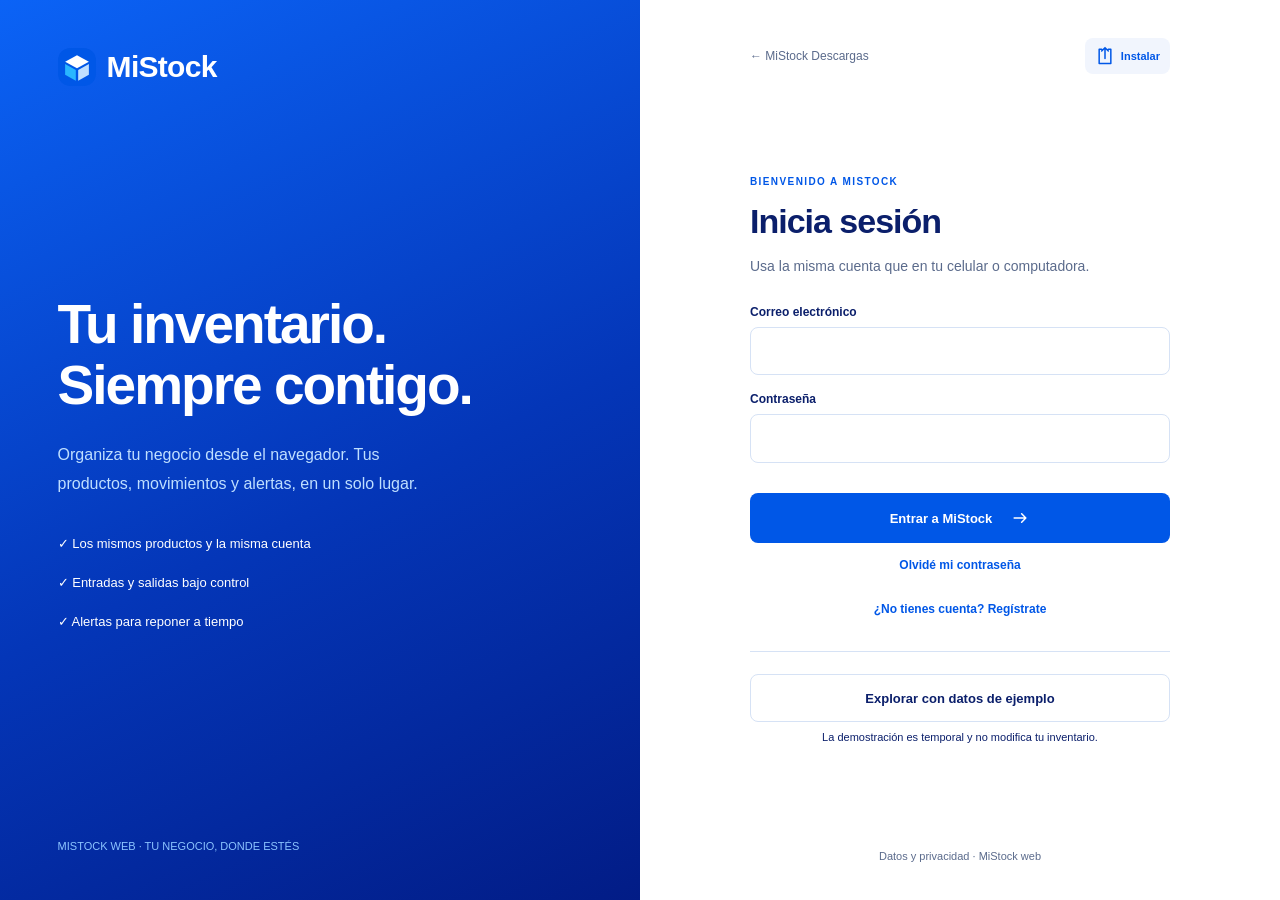
==== index.html @ a9e6bf98 "Publicar MiStock web principal Inventario, productos, movimientos, alertas y perfil con la cuenta de" ====
<!doctype html><html lang="es"><head><meta charset="utf-8"><meta name="viewport" content="width=device-width,initial-scale=1,viewport-fit=cover"><meta name="theme-color" content="#0057e7"><meta name="apple-mobile-web-app-capable" content="yes"><meta name="apple-mobile-web-app-status-bar-style" content="default"><meta name="apple-mobile-web-app-title" content="MiStock"><meta name="description" content="Gestiona tu inventario y movimientos desde MiStock web."><title>MiStock · Tu inventario en línea</title><link rel="manifest" href="./manifest.webmanifest"><link rel="apple-touch-icon" href="./icon-180.png"><link rel="icon" href="./logo.svg"><link rel="stylesheet" href="./app.css"></head><body><a class="skip-link" href="#main-content">Saltar al contenido</a><div id="app"><div class="boot"><img src="./logo.svg" width="60" height="60" alt="MiStock"><h1>MiStock</h1><p>Preparando tu inventario…</p></div></div><dialog id="modal" class="app-dialog" aria-labelledby="modal-title"></dialog><div id="toast" role="status" aria-live="polite" hidden></div><noscript><p>Activa JavaScript en el navegador para usar MiStock.</p><a href="https://davjstudio.github.io/mistock-descargas/">MiStock Descargas</a></noscript><script type="module" src="./app.js"></script></body></html>
---- app.css ----
@import url('./base.css');
body{background:var(--ice)}button{border:0}svg.icon{width:20px;height:20px;fill:none;stroke:currentColor;stroke-width:1.8;stroke-linecap:round;stroke-linejoin:round;flex:none}.boot{min-height:100dvh;display:grid;place-content:center;text-align:center;gap:8px}.boot img{margin:auto}.boot h1{font-size:34px;margin:10px 0}.boot p{font-size:14px;color:var(--muted)}.app-brand{display:flex;align-items:center;gap:11px;font-size:26px;font-weight:800;letter-spacing:-.7px}.app-brand img{border-radius:12px}.auth-layout{min-height:100dvh;display:grid;grid-template-columns:1fr 1fr;background:#fff}.auth-art{background:linear-gradient(155deg,#0b63f6,#0436b8 55%,#021c86);color:white;padding:48px 9%;display:flex;flex-direction:column;justify-content:space-between;gap:50px}.auth-art .app-brand{font-size:30px}.auth-art h1{font-size:55px;line-height:1.12;letter-spacing:-2px;margin:32px 0 24px;max-width:430px}.auth-art p{color:#bfdfff;line-height:1.8;font-size:16px;max-width:390px}.auth-art ul{padding:10px 0;list-style:none;font-size:13px;line-height:3;color:white}.auth-art small{color:#8cc4ff;font-size:11px}.auth-side{padding:38px 55px;display:flex;flex-direction:column;justify-content:center}.auth-side>header{max-width:420px;width:100%;margin:0 auto 35px;display:flex;align-items:center;justify-content:space-between;gap:15px}.back-link{color:var(--muted);font-size:12px;display:inline-flex;align-items:center;gap:8px}.auth-form{max-width:420px;width:100%;margin:auto}.overline{font-size:10px;color:var(--blue);letter-spacing:1.4px;font-weight:800}.auth-form h1{font-size:34px;letter-spacing:-1px;margin:13px 0}.auth-form>p{font-size:14px;line-height:1.7;color:var(--muted);margin-bottom:26px}.field{display:block;margin:17px 0}.field>span{display:block;font-size:12px;font-weight:700;color:var(--navy);margin-bottom:8px}.field input,.field select,.field textarea{display:block;background:white;color:var(--navy);border:1px solid var(--border);border-radius:8px;padding:13px 12px;min-height:46px;width:100%;font-size:16px;line-height:1.3}.field textarea{resize:vertical;min-height:90px}.field small{display:block;font-size:11px;color:var(--muted);line-height:1.6;margin-top:7px}.auth-form .btn{width:100%;margin-top:13px}.quiet-button{color:var(--blue);background:transparent;min-height:44px;padding:10px 6px;font-size:12px;font-weight:600}.auth-form .quiet-button{display:block;width:100%;text-align:center}.auth-or{border-top:1px solid var(--border);margin:20px 0 0;padding-top:9px}.auth-form .fine-print{text-align:center;font-size:11px;margin:9px 0 20px}.form-error{background:var(--red-bg);color:#9f172f;padding:12px;border-radius:8px;font-size:12px;line-height:1.6}.form-error:empty{display:none}.auth-footer{max-width:420px;margin:25px auto 0;width:100%;text-align:center;color:var(--muted);font-size:11px}.shell{min-height:100dvh;display:grid;grid-template-columns:226px minmax(0,1fr)}.sidebar{background:linear-gradient(160deg,#0b63f6,#0436b8 45%,#021c86);color:white;position:sticky;top:0;height:100dvh;padding:32px 20px;display:flex;flex-direction:column;gap:32px}.sidebar .app-brand{margin:0 8px}.side-label{font-size:9px;font-weight:700;letter-spacing:1px;color:#bfdfff;margin:0 16px 14px}.main-nav{display:flex;flex-direction:column;gap:5px}.nav-button{display:flex;align-items:center;gap:13px;background:transparent;color:white;font-size:12px;font-weight:600;min-height:49px;border-radius:8px;padding:13px 16px;text-align:left}.nav-button.active{background:#4da3ff55}.nav-button:hover{background:#4da3ff33}.side-bottom{margin-top:auto}.account-card{background:#0b1f6b99;padding:16px;border-radius:10px;margin-bottom:16px;overflow-wrap:anywhere}.account-card small{font-size:9px;color:#8cc4ff}.account-card strong{display:block;font-size:13px;margin-top:9px}.account-card span{display:block;font-size:10px;color:#bfdfff;margin-top:6px}.side-version{font-size:9px;color:#8cc4ff;margin:17px 16px 0}.workspace{padding:28px;min-width:0;max-width:1600px;width:100%;margin:auto}.workspace-header{border-radius:17px;background:linear-gradient(120deg,#0b63f6,#0436b8);color:white;padding:25px;display:flex;align-items:center;justify-content:space-between;gap:24px;margin-bottom:20px}.workspace-header .overline{color:#bfdfff;font-size:9px}.workspace-header h1{font-size:28px;letter-spacing:-.8px;margin:12px 0 8px;line-height:1.2}.workspace-header p{font-size:12px;color:#bfdfff;line-height:1.6;margin:0}.header-actions{display:flex;gap:9px;flex:none}.header-actions .btn{font-size:11px;padding:11px 15px;min-height:42px}.refresh-btn{background:#4da3ff33;color:white;padding:10px 13px;border-radius:8px;display:flex;align-items:center;gap:7px;font-size:11px;min-height:42px}.install-btn{background:var(--ice);border-radius:8px;color:var(--blue);display:flex;align-items:center;gap:6px;min-height:36px;padding:8px 10px;font-size:11px;font-weight:600}.banner{background:#bfdfff;color:var(--navy);padding:12px 15px;border-radius:8px;font-size:11px;line-height:1.7;margin-bottom:18px;display:flex;align-items:center;justify-content:space-between;gap:12px}.banner.warning{background:#fff0c2;color:#85540b}.banner .dismiss{font-size:19px;line-height:1;background:transparent;color:inherit;min-width:32px;min-height:32px}.page-top{display:flex;align-items:center;justify-content:space-between;gap:16px;margin:0 0 18px}.page-top>h2{font-size:18px;margin:0}.page-top .quiet-button{font-size:11px}.stats-grid{display:grid;grid-template-columns:repeat(4,minmax(0,1fr));gap:12px;margin-bottom:19px}.stat{background:white;border:1px solid var(--border);border-radius:12px;padding:20px;min-width:0}.stat.blue{background:linear-gradient(120deg,#1478f2,#1f5be0);border:0;color:white}.stat small{font-size:10px;font-weight:600;display:block;color:var(--muted);text-transform:uppercase;letter-spacing:.3px}.stat.blue small,.stat.blue p{color:#bfdfff}.stat strong{font-size:35px;display:block;line-height:1.2;margin:14px 0 5px;letter-spacing:-1px}.stat p{font-size:10px;color:var(--muted);margin:0;line-height:1.5}.green-text{color:var(--green)}.red-text{color:var(--red)}.orange-text{color:#d58a08}.blue-text{color:var(--blue)}.quick-actions{display:grid;grid-template-columns:1fr 1fr;gap:12px;margin-bottom:19px}.quick-action{display:flex;align-items:center;justify-content:space-between;gap:10px;background:#bfdfff;border-radius:10px;color:var(--blue);padding:18px 20px;font-size:12px;font-weight:700;text-align:left}.quick-action.secondary{background:white;border:1px solid var(--border)}.card{border:1px solid var(--border);background:#fff;border-radius:12px;padding:23px;margin-bottom:19px}.card h2{font-size:18px;margin:0 0 20px}.value-card{display:flex;align-items:center;justify-content:space-between;gap:18px}.value-card .value{font-size:29px;font-weight:800;letter-spacing:-.7px;margin:7px 0}.card-label{font-size:12px;color:var(--muted)}.hint{font-size:11px;color:var(--muted);line-height:1.7}.attention-row{display:flex;justify-content:space-between;align-items:center;gap:14px;padding:15px 0;border-bottom:1px solid var(--ice)}.attention-row:last-child{border:0}.attention-row strong{font-size:13px;display:block}.attention-row small{font-size:10px;color:var(--muted);display:block;margin-top:5px}.stock-pill{display:inline-flex;align-items:center;white-space:nowrap;font-size:10px;font-weight:600;border-radius:5px;padding:5px 8px;background:var(--green-bg);color:#0f8a4f}.stock-pill.low{background:#fff0c2;color:#b7791f}.stock-pill.empty{background:var(--red-bg);color:#d64550}.icon-button{background:var(--ice);color:var(--blue);border-radius:8px;width:38px;min-height:38px;display:inline-flex;align-items:center;justify-content:center}.icon-button.danger{background:var(--red-bg);color:var(--red)}.icon-button.green{background:var(--green-bg);color:var(--green)}.filter-bar{display:flex;gap:10px;align-items:center;margin-bottom:16px}.search-wrap{position:relative;flex:1;min-width:0}.search-wrap>.icon{position:absolute;left:13px;top:14px;color:var(--hint);width:17px;height:17px}.filter-bar input,.filter-bar select{height:46px;border:1px solid var(--border);background:white;border-radius:8px;font-size:13px;color:var(--navy);padding:10px 12px;max-width:100%}.filter-bar input{width:100%;padding-left:39px}.filter-bar select{max-width:190px}.result-tools{display:flex;align-items:center;justify-content:space-between;gap:10px;margin-bottom:12px}.result-count{font-size:11px;color:var(--muted)}.product-list{border:1px solid var(--border);border-radius:12px;overflow:hidden;background:#fff}.product-item{display:grid;grid-template-columns:minmax(0,2fr) minmax(95px,1fr) minmax(110px,1fr) auto;align-items:center;gap:16px;padding:19px 20px;border-bottom:1px solid var(--ice)}.product-item:last-child{border:0}.product-item:nth-child(even){background:#f8faff}.product-name{min-width:0;overflow-wrap:anywhere}.product-name h3{font-size:14px;margin:4px 0 7px;font-weight:650;line-height:1.5}.product-name small{font-size:10px;color:var(--muted)}.product-price{font-size:14px;font-weight:600}.product-price small{font-size:10px;display:block;font-weight:400;color:var(--muted);margin-top:6px}.stock-info small{font-size:10px;display:block;margin-top:7px;color:var(--muted)}.row-actions{display:flex;align-items:center;gap:7px}.restock-button{border:0;border-radius:7px;background:var(--green-bg);color:var(--green);font-size:11px;font-weight:700;min-height:38px;padding:10px 12px}.empty-state{padding:65px 22px;text-align:center;max-width:500px;margin:auto}.empty-state>.icon{width:38px;height:38px;color:#4da3ff}.empty-state h2{font-size:20px;margin:18px 0 10px}.empty-state p{font-size:13px;line-height:1.7;color:var(--muted)}.movement-stats{grid-template-columns:repeat(3,minmax(0,1fr))}.movement-list{background:white;border:1px solid var(--border);border-radius:12px;overflow:hidden}.movement-item{display:grid;grid-template-columns:43px minmax(0,1fr) auto;gap:16px;align-items:center;padding:20px;border-bottom:1px solid var(--ice)}.movement-item:last-child{border:0}.movement-symbol{width:40px;height:40px;border-radius:11px;display:grid;place-items:center;color:var(--green);background:var(--green-bg)}.movement-symbol.out{color:var(--red);background:var(--red-bg)}.movement-item h3{font-size:13px;line-height:1.5;overflow-wrap:anywhere;margin:0 0 7px}.movement-note{font-size:11px;color:var(--muted);line-height:1.6;margin:0;white-space:pre-wrap;overflow-wrap:anywhere}.movement-qty{text-align:right}.movement-qty strong{font-size:18px}.movement-qty small{font-size:10px;color:var(--muted);display:block;margin-top:8px}.page-footer{display:flex;align-items:center;justify-content:space-between;gap:18px;margin-top:22px;color:var(--muted);font-size:10px;line-height:1.7}.page-footer button{color:var(--blue);font-size:10px;background:transparent;min-height:36px}.profile-layout{max-width:750px}.profile-heading{display:flex;align-items:center;gap:15px;margin-bottom:23px}.avatar{width:50px;height:50px;border-radius:15px;display:grid;place-items:center;background:#bfdfff;color:var(--blue);font-size:23px;font-weight:800}.profile-heading h2{margin:0 0 7px;font-size:20px}.profile-heading p{margin:0;font-size:12px;color:var(--muted)}.profile-field{padding:14px 0;border-top:1px solid var(--ice);overflow-wrap:anywhere}.profile-field small{font-size:10px;color:var(--muted);display:block;margin-bottom:8px}.profile-field strong{font-size:14px;font-weight:600}.preference-row{display:flex;align-items:center;justify-content:space-between;gap:22px;min-height:44px}.preference-row>span{font-size:13px;line-height:1.6}.preference-row input{width:22px;height:22px;accent-color:var(--blue);flex:none}.bottom-nav{display:none}.app-dialog{border:1px solid var(--border);border-radius:17px;padding:28px;color:var(--navy);width:min(550px,calc(100% - 32px));max-height:calc(100dvh - 40px);overflow-y:auto;overscroll-behavior:contain}.app-dialog::backdrop{background:#0b1f6b88;backdrop-filter:blur(4px)}.modal-heading{display:flex;align-items:flex-start;justify-content:space-between;gap:14px}.modal-heading h2{font-size:23px;letter-spacing:-.7px;margin:0 0 9px}.modal-heading p{font-size:12px;line-height:1.7;color:var(--muted);margin:0}.modal-heading button{background:var(--ice);color:var(--muted);width:34px;height:34px;border-radius:50%;flex:none;font-size:23px}.field-grid{display:grid;grid-template-columns:1fr 1fr;gap:12px}.field-grid .field{margin:10px 0}.dialog-actions{display:flex;justify-content:flex-end;gap:10px;margin-top:25px}.dialog-actions .btn{font-size:12px}.stock-preview{background:var(--ice);border-radius:8px;padding:12px;font-size:12px;color:var(--muted);line-height:1.6}.install-steps{padding-left:22px;margin:22px 0}.install-steps li{padding:10px 0;font-size:14px;line-height:1.7}.install-note{font-size:11px;color:var(--muted);line-height:1.8}.danger-button{background:var(--red);color:#fff}.entry-button{background:var(--green);color:#fff}.offline-banner{background:#fff0c2;color:#85540b;padding:12px 18px;font-size:12px;text-align:center;line-height:1.7}#toast{position:fixed;bottom:26px;left:50%;transform:translateX(-50%);max-width:min(480px,calc(100% - 32px));padding:13px 20px;background:var(--navy);color:white;box-shadow:0 7px 26px #0b1f6b30;border-radius:11px;z-index:50;font-size:12px;line-height:1.6}.busy-mark{height:3px;position:fixed;top:0;left:0;background:var(--cyan);width:100%;z-index:100;animation:pulse 1s infinite alternate}@keyframes pulse{from{opacity:.4}to{opacity:1}}
@media(min-width:1450px){.workspace{padding:38px 42px}.workspace-header{padding:30px}.workspace-header h1{font-size:32px}}
@media(max-width:1050px){.shell{grid-template-columns:200px minmax(0,1fr)}.sidebar{padding:28px 14px}.workspace{padding:22px}.workspace-header{padding:22px;align-items:flex-start;gap:15px}.workspace-header h1{font-size:24px}.header-actions{flex-direction:column-reverse;align-items:stretch}.header-actions .btn{font-size:10px;gap:8px}.refresh-btn{justify-content:center}.stat{padding:17px}.stat strong{font-size:30px}.product-item{gap:12px;padding:17px}.product-price{font-size:13px}.row-actions{gap:5px}.row-actions .icon-button{width:33px;min-height:36px}.filter-bar select{max-width:160px}.auth-art h1{font-size:45px}.auth-side{padding:35px}.auth-art{padding:42px 10%}}
@media(max-width:760px){.auth-layout{display:block;background:var(--ice)}.auth-art{padding:26px 24px 30px;gap:0;border-radius:0 0 25px 25px}.auth-art .app-brand{font-size:26px}.auth-art h1{font-size:30px;letter-spacing:-1px;margin:24px 0 10px;max-width:100%}.auth-art p{font-size:13px;margin:0;max-width:100%}.auth-art ul,.auth-art small{display:none}.auth-side{padding:24px 24px 35px}.auth-side>header{margin-bottom:25px}.auth-form h1{font-size:28px}.auth-form>p{margin-bottom:21px}.auth-footer{margin-top:24px}.shell{display:block}.sidebar{display:none}.workspace{padding:18px 16px calc(90px + env(safe-area-inset-bottom));max-width:700px}.workspace-header{border-radius:14px;padding:21px 19px;margin-bottom:16px;gap:12px;align-items:center}.workspace-header h1{font-size:24px;letter-spacing:-.7px;margin:10px 0 7px}.workspace-header p{font-size:11px;max-width:250px}.header-actions{flex:none}.header-actions .btn{min-height:38px;width:38px;padding:0;border-radius:10px}.header-actions .btn>.button-label{display:none}.header-actions .btn>.icon{width:19px;height:19px}.refresh-btn{width:38px;min-height:34px;padding:8px}.refresh-btn .button-label{display:none}.stats-grid{grid-template-columns:1fr 1fr;gap:10px;margin-bottom:15px}.stat{padding:17px;border-radius:11px}.stat strong{font-size:32px;margin:12px 0 5px}.stat small{font-size:9px}.stat p{font-size:10px}.banner{font-size:10px;padding:10px 12px;margin-bottom:15px}.quick-actions{gap:10px;margin-bottom:15px}.quick-action{font-size:11px;padding:16px 12px;line-height:1.6}.quick-action>.icon{width:18px;height:18px}.card{padding:19px;margin-bottom:15px}.card h2{font-size:17px}.value-card .value{font-size:27px}.value-card>.quiet-button{max-width:100px;font-size:11px;line-height:1.8;text-align:right}.attention-row{gap:10px}.attention-row strong{font-size:12px}.attention-row .stock-pill{font-size:9px}.attention-row .restock-button{font-size:10px;padding:8px;min-height:40px}.bottom-nav{position:fixed;bottom:0;left:0;right:0;display:flex;justify-content:space-around;z-index:10;background:#fff;border-top:1px solid var(--border);padding:8px 6px calc(8px + env(safe-area-inset-bottom))}.bottom-nav .nav-button{display:flex;flex-direction:column;gap:5px;align-items:center;justify-content:center;color:var(--muted);background:transparent;font-size:9px;padding:7px 8px;min-width:50px;min-height:49px;border-radius:10px;font-weight:600}.bottom-nav .nav-button.active{background:var(--ice);color:var(--blue)}.bottom-nav .icon{width:20px;height:20px}.filter-bar{flex-wrap:wrap;gap:9px;margin-bottom:13px}.search-wrap{flex-basis:100%}.filter-bar select{max-width:none;flex:1;width:0;min-width:0;font-size:12px;height:42px}.filter-bar input{font-size:14px}.result-tools{margin-bottom:10px}.result-tools .quiet-button{font-size:11px}.product-list{border:0;background:transparent;overflow:visible}.product-item,.product-item:nth-child(even){border:1px solid var(--border);border-radius:11px;background:#fff;margin-bottom:10px;padding:16px;grid-template-columns:minmax(0,1fr) auto;gap:15px 12px}.product-name{grid-column:1;grid-row:1}.product-name h3{font-size:14px;margin:5px 0}.product-price{grid-column:2;grid-row:1;align-self:start;text-align:right;padding-top:16px;font-size:14px}.product-price small{font-size:9px;margin-top:5px}.stock-info{grid-column:1;grid-row:2;display:flex;align-items:center;flex-wrap:wrap;gap:8px}.stock-info small{margin:0;font-size:9px}.row-actions{grid-column:2;grid-row:2}.row-actions .icon-button{width:38px;min-height:40px}.restock-button{min-height:40px}.empty-state{padding:45px 15px}.movement-stats{grid-template-columns:repeat(3,minmax(0,1fr));gap:8px}.movement-stats .stat{padding:14px 12px}.movement-stats small{font-size:8px;line-height:1.5}.movement-stats strong{font-size:27px}.movement-item{padding:16px 14px;gap:11px;grid-template-columns:34px minmax(0,1fr) auto}.movement-symbol{width:33px;height:36px;border-radius:9px}.movement-symbol .icon{width:17px;height:17px}.movement-item h3{font-size:12px}.movement-note{font-size:10px}.movement-qty strong{font-size:16px}.movement-qty small{max-width:85px;font-size:8px;line-height:1.6}.movement-list{border-radius:11px}.page-footer{font-size:9px;align-items:flex-start;margin-top:17px}.page-footer>span:last-child{text-align:right}.profile-heading h2{font-size:19px}.profile-field strong{font-size:14px}.profile-field{padding:14px 0}.profile-layout .card h2{font-size:17px}.app-dialog{padding:24px 20px;max-height:calc(100dvh - 30px);border-radius:15px}.modal-heading h2{font-size:22px}.modal-heading p{font-size:12px}.field input,.field select,.field textarea{font-size:16px;min-height:47px}.field>span{font-size:11px}.dialog-actions{gap:10px}.dialog-actions .btn{flex:1;padding:13px 10px;font-size:12px}.field-grid{gap:10px}#toast{bottom:calc(86px + env(safe-area-inset-bottom));font-size:12px;width:max-content;text-align:center}.install-btn{font-size:10px}.offline-banner{font-size:11px}.workspace-header .overline{font-size:8px}}
@media(max-width:350px){.workspace{padding-left:12px;padding-right:12px}.workspace-header{padding:18px 15px}.workspace-header h1{font-size:21px}.auth-art h1{font-size:27px}.bottom-nav .nav-button{font-size:8px;padding:7px 5px}.product-price{font-size:13px}.stock-info{gap:6px}.stat{padding:15px}}
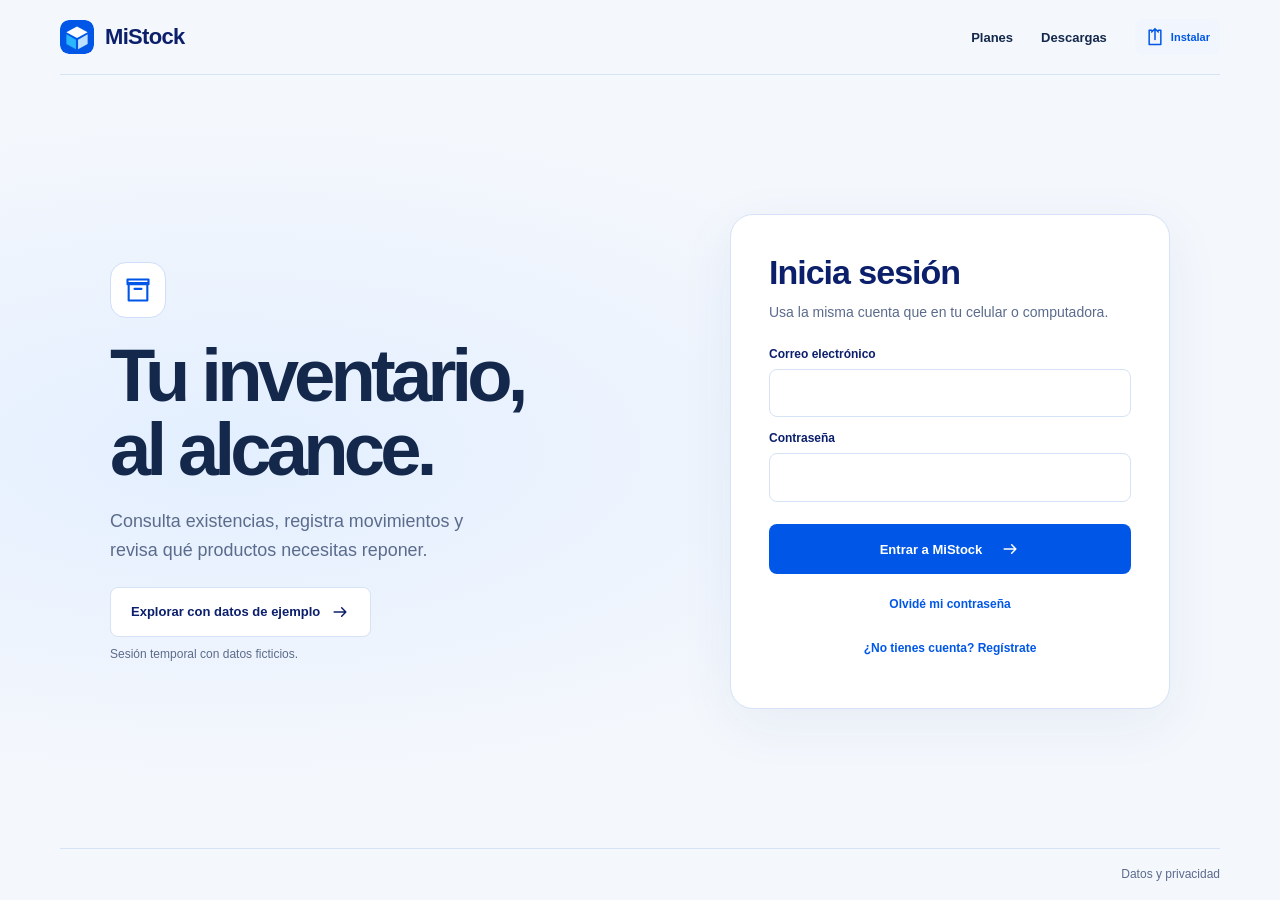
==== commit 3ad88ef0: "Rediseñar MiStock web con navegación superior" ====
--- a/index.html
+++ b/index.html
@@ -1 +1 @@
-<!doctype html><html lang="es"><head><meta charset="utf-8"><meta name="viewport" content="width=device-width,initial-scale=1,viewport-fit=cover"><meta name="theme-color" content="#0057e7"><meta name="apple-mobile-web-app-capable" content="yes"><meta name="apple-mobile-web-app-status-bar-style" content="default"><meta name="apple-mobile-web-app-title" content="MiStock"><meta name="description" content="Gestiona tu inventario y movimientos desde MiStock web."><title>MiStock · Tu inventario en línea</title><link rel="manifest" href="./manifest.webmanifest"><link rel="apple-touch-icon" href="./icon-180.png"><link rel="icon" href="./logo.svg"><link rel="stylesheet" href="./app.css"></head><body><a class="skip-link" href="#main-content">Saltar al contenido</a><div id="app"><div class="boot"><img src="./logo.svg" width="60" height="60" alt="MiStock"><h1>MiStock</h1><p>Preparando tu inventario…</p></div></div><dialog id="modal" class="app-dialog" aria-labelledby="modal-title"></dialog><div id="toast" role="status" aria-live="polite" hidden></div><noscript><p>Activa JavaScript en el navegador para usar MiStock.</p><a href="https://davjstudio.github.io/mistock-descargas/">MiStock Descargas</a></noscript><script type="module" src="./app.js"></script></body></html>
+<!doctype html><html lang="es"><head><meta charset="utf-8"><meta name="viewport" content="width=device-width,initial-scale=1,viewport-fit=cover"><meta name="theme-color" content="#ffffff"><meta name="apple-mobile-web-app-capable" content="yes"><meta name="apple-mobile-web-app-status-bar-style" content="default"><meta name="apple-mobile-web-app-title" content="MiStock"><meta name="description" content="Gestiona tu inventario y movimientos desde MiStock web."><title>MiStock · Tu inventario en línea</title><link rel="manifest" href="./manifest.webmanifest"><link rel="apple-touch-icon" href="./icon-180.png"><link rel="icon" href="./logo.svg"><link rel="stylesheet" href="./app.css?v=1.4"></head><body><a class="skip-link" href="#main-content">Saltar al contenido</a><div id="app"><div class="boot"><img src="./logo.svg" width="60" height="60" alt="MiStock"><h1>MiStock</h1><p>Preparando tu inventario…</p></div></div><dialog id="modal" class="app-dialog" aria-labelledby="modal-title"></dialog><div id="toast" role="status" aria-live="polite" hidden></div><noscript><p>Activa JavaScript en el navegador para usar MiStock.</p><a href="https://davjstudio.github.io/mistock-descargas/">MiStock Descargas</a></noscript><script type="module" src="./app.js?v=1.4"></script></body></html>
--- a/app.css
+++ b/app.css
@@ -1,6 +1,173 @@
-@import url('./base.css');
-body{background:var(--ice)}button{border:0}svg.icon{width:20px;height:20px;fill:none;stroke:currentColor;stroke-width:1.8;stroke-linecap:round;stroke-linejoin:round;flex:none}.boot{min-height:100dvh;display:grid;place-content:center;text-align:center;gap:8px}.boot img{margin:auto}.boot h1{font-size:34px;margin:10px 0}.boot p{font-size:14px;color:var(--muted)}.app-brand{display:flex;align-items:center;gap:11px;font-size:26px;font-weight:800;letter-spacing:-.7px}.app-brand img{border-radius:12px}.auth-layout{min-height:100dvh;display:grid;grid-template-columns:1fr 1fr;background:#fff}.auth-art{background:linear-gradient(155deg,#0b63f6,#0436b8 55%,#021c86);color:white;padding:48px 9%;display:flex;flex-direction:column;justify-content:space-between;gap:50px}.auth-art .app-brand{font-size:30px}.auth-art h1{font-size:55px;line-height:1.12;letter-spacing:-2px;margin:32px 0 24px;max-width:430px}.auth-art p{color:#bfdfff;line-height:1.8;font-size:16px;max-width:390px}.auth-art ul{padding:10px 0;list-style:none;font-size:13px;line-height:3;color:white}.auth-art small{color:#8cc4ff;font-size:11px}.auth-side{padding:38px 55px;display:flex;flex-direction:column;justify-content:center}.auth-side>header{max-width:420px;width:100%;margin:0 auto 35px;display:flex;align-items:center;justify-content:space-between;gap:15px}.back-link{color:var(--muted);font-size:12px;display:inline-flex;align-items:center;gap:8px}.auth-form{max-width:420px;width:100%;margin:auto}.overline{font-size:10px;color:var(--blue);letter-spacing:1.4px;font-weight:800}.auth-form h1{font-size:34px;letter-spacing:-1px;margin:13px 0}.auth-form>p{font-size:14px;line-height:1.7;color:var(--muted);margin-bottom:26px}.field{display:block;margin:17px 0}.field>span{display:block;font-size:12px;font-weight:700;color:var(--navy);margin-bottom:8px}.field input,.field select,.field textarea{display:block;background:white;color:var(--navy);border:1px solid var(--border);border-radius:8px;padding:13px 12px;min-height:46px;width:100%;font-size:16px;line-height:1.3}.field textarea{resize:vertical;min-height:90px}.field small{display:block;font-size:11px;color:var(--muted);line-height:1.6;margin-top:7px}.auth-form .btn{width:100%;margin-top:13px}.quiet-button{color:var(--blue);background:transparent;min-height:44px;padding:10px 6px;font-size:12px;font-weight:600}.auth-form .quiet-button{display:block;width:100%;text-align:center}.auth-or{border-top:1px solid var(--border);margin:20px 0 0;padding-top:9px}.auth-form .fine-print{text-align:center;font-size:11px;margin:9px 0 20px}.form-error{background:var(--red-bg);color:#9f172f;padding:12px;border-radius:8px;font-size:12px;line-height:1.6}.form-error:empty{display:none}.auth-footer{max-width:420px;margin:25px auto 0;width:100%;text-align:center;color:var(--muted);font-size:11px}.shell{min-height:100dvh;display:grid;grid-template-columns:226px minmax(0,1fr)}.sidebar{background:linear-gradient(160deg,#0b63f6,#0436b8 45%,#021c86);color:white;position:sticky;top:0;height:100dvh;padding:32px 20px;display:flex;flex-direction:column;gap:32px}.sidebar .app-brand{margin:0 8px}.side-label{font-size:9px;font-weight:700;letter-spacing:1px;color:#bfdfff;margin:0 16px 14px}.main-nav{display:flex;flex-direction:column;gap:5px}.nav-button{display:flex;align-items:center;gap:13px;background:transparent;color:white;font-size:12px;font-weight:600;min-height:49px;border-radius:8px;padding:13px 16px;text-align:left}.nav-button.active{background:#4da3ff55}.nav-button:hover{background:#4da3ff33}.side-bottom{margin-top:auto}.account-card{background:#0b1f6b99;padding:16px;border-radius:10px;margin-bottom:16px;overflow-wrap:anywhere}.account-card small{font-size:9px;color:#8cc4ff}.account-card strong{display:block;font-size:13px;margin-top:9px}.account-card span{display:block;font-size:10px;color:#bfdfff;margin-top:6px}.side-version{font-size:9px;color:#8cc4ff;margin:17px 16px 0}.workspace{padding:28px;min-width:0;max-width:1600px;width:100%;margin:auto}.workspace-header{border-radius:17px;background:linear-gradient(120deg,#0b63f6,#0436b8);color:white;padding:25px;display:flex;align-items:center;justify-content:space-between;gap:24px;margin-bottom:20px}.workspace-header .overline{color:#bfdfff;font-size:9px}.workspace-header h1{font-size:28px;letter-spacing:-.8px;margin:12px 0 8px;line-height:1.2}.workspace-header p{font-size:12px;color:#bfdfff;line-height:1.6;margin:0}.header-actions{display:flex;gap:9px;flex:none}.header-actions .btn{font-size:11px;padding:11px 15px;min-height:42px}.refresh-btn{background:#4da3ff33;color:white;padding:10px 13px;border-radius:8px;display:flex;align-items:center;gap:7px;font-size:11px;min-height:42px}.install-btn{background:var(--ice);border-radius:8px;color:var(--blue);display:flex;align-items:center;gap:6px;min-height:36px;padding:8px 10px;font-size:11px;font-weight:600}.banner{background:#bfdfff;color:var(--navy);padding:12px 15px;border-radius:8px;font-size:11px;line-height:1.7;margin-bottom:18px;display:flex;align-items:center;justify-content:space-between;gap:12px}.banner.warning{background:#fff0c2;color:#85540b}.banner .dismiss{font-size:19px;line-height:1;background:transparent;color:inherit;min-width:32px;min-height:32px}.page-top{display:flex;align-items:center;justify-content:space-between;gap:16px;margin:0 0 18px}.page-top>h2{font-size:18px;margin:0}.page-top .quiet-button{font-size:11px}.stats-grid{display:grid;grid-template-columns:repeat(4,minmax(0,1fr));gap:12px;margin-bottom:19px}.stat{background:white;border:1px solid var(--border);border-radius:12px;padding:20px;min-width:0}.stat.blue{background:linear-gradient(120deg,#1478f2,#1f5be0);border:0;color:white}.stat small{font-size:10px;font-weight:600;display:block;color:var(--muted);text-transform:uppercase;letter-spacing:.3px}.stat.blue small,.stat.blue p{color:#bfdfff}.stat strong{font-size:35px;display:block;line-height:1.2;margin:14px 0 5px;letter-spacing:-1px}.stat p{font-size:10px;color:var(--muted);margin:0;line-height:1.5}.green-text{color:var(--green)}.red-text{color:var(--red)}.orange-text{color:#d58a08}.blue-text{color:var(--blue)}.quick-actions{display:grid;grid-template-columns:1fr 1fr;gap:12px;margin-bottom:19px}.quick-action{display:flex;align-items:center;justify-content:space-between;gap:10px;background:#bfdfff;border-radius:10px;color:var(--blue);padding:18px 20px;font-size:12px;font-weight:700;text-align:left}.quick-action.secondary{background:white;border:1px solid var(--border)}.card{border:1px solid var(--border);background:#fff;border-radius:12px;padding:23px;margin-bottom:19px}.card h2{font-size:18px;margin:0 0 20px}.value-card{display:flex;align-items:center;justify-content:space-between;gap:18px}.value-card .value{font-size:29px;font-weight:800;letter-spacing:-.7px;margin:7px 0}.card-label{font-size:12px;color:var(--muted)}.hint{font-size:11px;color:var(--muted);line-height:1.7}.attention-row{display:flex;justify-content:space-between;align-items:center;gap:14px;padding:15px 0;border-bottom:1px solid var(--ice)}.attention-row:last-child{border:0}.attention-row strong{font-size:13px;display:block}.attention-row small{font-size:10px;color:var(--muted);display:block;margin-top:5px}.stock-pill{display:inline-flex;align-items:center;white-space:nowrap;font-size:10px;font-weight:600;border-radius:5px;padding:5px 8px;background:var(--green-bg);color:#0f8a4f}.stock-pill.low{background:#fff0c2;color:#b7791f}.stock-pill.empty{background:var(--red-bg);color:#d64550}.icon-button{background:var(--ice);color:var(--blue);border-radius:8px;width:38px;min-height:38px;display:inline-flex;align-items:center;justify-content:center}.icon-button.danger{background:var(--red-bg);color:var(--red)}.icon-button.green{background:var(--green-bg);color:var(--green)}.filter-bar{display:flex;gap:10px;align-items:center;margin-bottom:16px}.search-wrap{position:relative;flex:1;min-width:0}.search-wrap>.icon{position:absolute;left:13px;top:14px;color:var(--hint);width:17px;height:17px}.filter-bar input,.filter-bar select{height:46px;border:1px solid var(--border);background:white;border-radius:8px;font-size:13px;color:var(--navy);padding:10px 12px;max-width:100%}.filter-bar input{width:100%;padding-left:39px}.filter-bar select{max-width:190px}.result-tools{display:flex;align-items:center;justify-content:space-between;gap:10px;margin-bottom:12px}.result-count{font-size:11px;color:var(--muted)}.product-list{border:1px solid var(--border);border-radius:12px;overflow:hidden;background:#fff}.product-item{display:grid;grid-template-columns:minmax(0,2fr) minmax(95px,1fr) minmax(110px,1fr) auto;align-items:center;gap:16px;padding:19px 20px;border-bottom:1px solid var(--ice)}.product-item:last-child{border:0}.product-item:nth-child(even){background:#f8faff}.product-name{min-width:0;overflow-wrap:anywhere}.product-name h3{font-size:14px;margin:4px 0 7px;font-weight:650;line-height:1.5}.product-name small{font-size:10px;color:var(--muted)}.product-price{font-size:14px;font-weight:600}.product-price small{font-size:10px;display:block;font-weight:400;color:var(--muted);margin-top:6px}.stock-info small{font-size:10px;display:block;margin-top:7px;color:var(--muted)}.row-actions{display:flex;align-items:center;gap:7px}.restock-button{border:0;border-radius:7px;background:var(--green-bg);color:var(--green);font-size:11px;font-weight:700;min-height:38px;padding:10px 12px}.empty-state{padding:65px 22px;text-align:center;max-width:500px;margin:auto}.empty-state>.icon{width:38px;height:38px;color:#4da3ff}.empty-state h2{font-size:20px;margin:18px 0 10px}.empty-state p{font-size:13px;line-height:1.7;color:var(--muted)}.movement-stats{grid-template-columns:repeat(3,minmax(0,1fr))}.movement-list{background:white;border:1px solid var(--border);border-radius:12px;overflow:hidden}.movement-item{display:grid;grid-template-columns:43px minmax(0,1fr) auto;gap:16px;align-items:center;padding:20px;border-bottom:1px solid var(--ice)}.movement-item:last-child{border:0}.movement-symbol{width:40px;height:40px;border-radius:11px;display:grid;place-items:center;color:var(--green);background:var(--green-bg)}.movement-symbol.out{color:var(--red);background:var(--red-bg)}.movement-item h3{font-size:13px;line-height:1.5;overflow-wrap:anywhere;margin:0 0 7px}.movement-note{font-size:11px;color:var(--muted);line-height:1.6;margin:0;white-space:pre-wrap;overflow-wrap:anywhere}.movement-qty{text-align:right}.movement-qty strong{font-size:18px}.movement-qty small{font-size:10px;color:var(--muted);display:block;margin-top:8px}.page-footer{display:flex;align-items:center;justify-content:space-between;gap:18px;margin-top:22px;color:var(--muted);font-size:10px;line-height:1.7}.page-footer button{color:var(--blue);font-size:10px;background:transparent;min-height:36px}.profile-layout{max-width:750px}.profile-heading{display:flex;align-items:center;gap:15px;margin-bottom:23px}.avatar{width:50px;height:50px;border-radius:15px;display:grid;place-items:center;background:#bfdfff;color:var(--blue);font-size:23px;font-weight:800}.profile-heading h2{margin:0 0 7px;font-size:20px}.profile-heading p{margin:0;font-size:12px;color:var(--muted)}.profile-field{padding:14px 0;border-top:1px solid var(--ice);overflow-wrap:anywhere}.profile-field small{font-size:10px;color:var(--muted);display:block;margin-bottom:8px}.profile-field strong{font-size:14px;font-weight:600}.preference-row{display:flex;align-items:center;justify-content:space-between;gap:22px;min-height:44px}.preference-row>span{font-size:13px;line-height:1.6}.preference-row input{width:22px;height:22px;accent-color:var(--blue);flex:none}.bottom-nav{display:none}.app-dialog{border:1px solid var(--border);border-radius:17px;padding:28px;color:var(--navy);width:min(550px,calc(100% - 32px));max-height:calc(100dvh - 40px);overflow-y:auto;overscroll-behavior:contain}.app-dialog::backdrop{background:#0b1f6b88;backdrop-filter:blur(4px)}.modal-heading{display:flex;align-items:flex-start;justify-content:space-between;gap:14px}.modal-heading h2{font-size:23px;letter-spacing:-.7px;margin:0 0 9px}.modal-heading p{font-size:12px;line-height:1.7;color:var(--muted);margin:0}.modal-heading button{background:var(--ice);color:var(--muted);width:34px;height:34px;border-radius:50%;flex:none;font-size:23px}.field-grid{display:grid;grid-template-columns:1fr 1fr;gap:12px}.field-grid .field{margin:10px 0}.dialog-actions{display:flex;justify-content:flex-end;gap:10px;margin-top:25px}.dialog-actions .btn{font-size:12px}.stock-preview{background:var(--ice);border-radius:8px;padding:12px;font-size:12px;color:var(--muted);line-height:1.6}.install-steps{padding-left:22px;margin:22px 0}.install-steps li{padding:10px 0;font-size:14px;line-height:1.7}.install-note{font-size:11px;color:var(--muted);line-height:1.8}.danger-button{background:var(--red);color:#fff}.entry-button{background:var(--green);color:#fff}.offline-banner{background:#fff0c2;color:#85540b;padding:12px 18px;font-size:12px;text-align:center;line-height:1.7}#toast{position:fixed;bottom:26px;left:50%;transform:translateX(-50%);max-width:min(480px,calc(100% - 32px));padding:13px 20px;background:var(--navy);color:white;box-shadow:0 7px 26px #0b1f6b30;border-radius:11px;z-index:50;font-size:12px;line-height:1.6}.busy-mark{height:3px;position:fixed;top:0;left:0;background:var(--cyan);width:100%;z-index:100;animation:pulse 1s infinite alternate}@keyframes pulse{from{opacity:.4}to{opacity:1}}
-@media(min-width:1450px){.workspace{padding:38px 42px}.workspace-header{padding:30px}.workspace-header h1{font-size:32px}}
-@media(max-width:1050px){.shell{grid-template-columns:200px minmax(0,1fr)}.sidebar{padding:28px 14px}.workspace{padding:22px}.workspace-header{padding:22px;align-items:flex-start;gap:15px}.workspace-header h1{font-size:24px}.header-actions{flex-direction:column-reverse;align-items:stretch}.header-actions .btn{font-size:10px;gap:8px}.refresh-btn{justify-content:center}.stat{padding:17px}.stat strong{font-size:30px}.product-item{gap:12px;padding:17px}.product-price{font-size:13px}.row-actions{gap:5px}.row-actions .icon-button{width:33px;min-height:36px}.filter-bar select{max-width:160px}.auth-art h1{font-size:45px}.auth-side{padding:35px}.auth-art{padding:42px 10%}}
-@media(max-width:760px){.auth-layout{display:block;background:var(--ice)}.auth-art{padding:26px 24px 30px;gap:0;border-radius:0 0 25px 25px}.auth-art .app-brand{font-size:26px}.auth-art h1{font-size:30px;letter-spacing:-1px;margin:24px 0 10px;max-width:100%}.auth-art p{font-size:13px;margin:0;max-width:100%}.auth-art ul,.auth-art small{display:none}.auth-side{padding:24px 24px 35px}.auth-side>header{margin-bottom:25px}.auth-form h1{font-size:28px}.auth-form>p{margin-bottom:21px}.auth-footer{margin-top:24px}.shell{display:block}.sidebar{display:none}.workspace{padding:18px 16px calc(90px + env(safe-area-inset-bottom));max-width:700px}.workspace-header{border-radius:14px;padding:21px 19px;margin-bottom:16px;gap:12px;align-items:center}.workspace-header h1{font-size:24px;letter-spacing:-.7px;margin:10px 0 7px}.workspace-header p{font-size:11px;max-width:250px}.header-actions{flex:none}.header-actions .btn{min-height:38px;width:38px;padding:0;border-radius:10px}.header-actions .btn>.button-label{display:none}.header-actions .btn>.icon{width:19px;height:19px}.refresh-btn{width:38px;min-height:34px;padding:8px}.refresh-btn .button-label{display:none}.stats-grid{grid-template-columns:1fr 1fr;gap:10px;margin-bottom:15px}.stat{padding:17px;border-radius:11px}.stat strong{font-size:32px;margin:12px 0 5px}.stat small{font-size:9px}.stat p{font-size:10px}.banner{font-size:10px;padding:10px 12px;margin-bottom:15px}.quick-actions{gap:10px;margin-bottom:15px}.quick-action{font-size:11px;padding:16px 12px;line-height:1.6}.quick-action>.icon{width:18px;height:18px}.card{padding:19px;margin-bottom:15px}.card h2{font-size:17px}.value-card .value{font-size:27px}.value-card>.quiet-button{max-width:100px;font-size:11px;line-height:1.8;text-align:right}.attention-row{gap:10px}.attention-row strong{font-size:12px}.attention-row .stock-pill{font-size:9px}.attention-row .restock-button{font-size:10px;padding:8px;min-height:40px}.bottom-nav{position:fixed;bottom:0;left:0;right:0;display:flex;justify-content:space-around;z-index:10;background:#fff;border-top:1px solid var(--border);padding:8px 6px calc(8px + env(safe-area-inset-bottom))}.bottom-nav .nav-button{display:flex;flex-direction:column;gap:5px;align-items:center;justify-content:center;color:var(--muted);background:transparent;font-size:9px;padding:7px 8px;min-width:50px;min-height:49px;border-radius:10px;font-weight:600}.bottom-nav .nav-button.active{background:var(--ice);color:var(--blue)}.bottom-nav .icon{width:20px;height:20px}.filter-bar{flex-wrap:wrap;gap:9px;margin-bottom:13px}.search-wrap{flex-basis:100%}.filter-bar select{max-width:none;flex:1;width:0;min-width:0;font-size:12px;height:42px}.filter-bar input{font-size:14px}.result-tools{margin-bottom:10px}.result-tools .quiet-button{font-size:11px}.product-list{border:0;background:transparent;overflow:visible}.product-item,.product-item:nth-child(even){border:1px solid var(--border);border-radius:11px;background:#fff;margin-bottom:10px;padding:16px;grid-template-columns:minmax(0,1fr) auto;gap:15px 12px}.product-name{grid-column:1;grid-row:1}.product-name h3{font-size:14px;margin:5px 0}.product-price{grid-column:2;grid-row:1;align-self:start;text-align:right;padding-top:16px;font-size:14px}.product-price small{font-size:9px;margin-top:5px}.stock-info{grid-column:1;grid-row:2;display:flex;align-items:center;flex-wrap:wrap;gap:8px}.stock-info small{margin:0;font-size:9px}.row-actions{grid-column:2;grid-row:2}.row-actions .icon-button{width:38px;min-height:40px}.restock-button{min-height:40px}.empty-state{padding:45px 15px}.movement-stats{grid-template-columns:repeat(3,minmax(0,1fr));gap:8px}.movement-stats .stat{padding:14px 12px}.movement-stats small{font-size:8px;line-height:1.5}.movement-stats strong{font-size:27px}.movement-item{padding:16px 14px;gap:11px;grid-template-columns:34px minmax(0,1fr) auto}.movement-symbol{width:33px;height:36px;border-radius:9px}.movement-symbol .icon{width:17px;height:17px}.movement-item h3{font-size:12px}.movement-note{font-size:10px}.movement-qty strong{font-size:16px}.movement-qty small{max-width:85px;font-size:8px;line-height:1.6}.movement-list{border-radius:11px}.page-footer{font-size:9px;align-items:flex-start;margin-top:17px}.page-footer>span:last-child{text-align:right}.profile-heading h2{font-size:19px}.profile-field strong{font-size:14px}.profile-field{padding:14px 0}.profile-layout .card h2{font-size:17px}.app-dialog{padding:24px 20px;max-height:calc(100dvh - 30px);border-radius:15px}.modal-heading h2{font-size:22px}.modal-heading p{font-size:12px}.field input,.field select,.field textarea{font-size:16px;min-height:47px}.field>span{font-size:11px}.dialog-actions{gap:10px}.dialog-actions .btn{flex:1;padding:13px 10px;font-size:12px}.field-grid{gap:10px}#toast{bottom:calc(86px + env(safe-area-inset-bottom));font-size:12px;width:max-content;text-align:center}.install-btn{font-size:10px}.offline-banner{font-size:11px}.workspace-header .overline{font-size:8px}}
-@media(max-width:350px){.workspace{padding-left:12px;padding-right:12px}.workspace-header{padding:18px 15px}.workspace-header h1{font-size:21px}.auth-art h1{font-size:27px}.bottom-nav .nav-button{font-size:8px;padding:7px 5px}.product-price{font-size:13px}.stock-info{gap:6px}.stat{padding:15px}}
+@import url('./base.css');
+body{background:var(--ice)}button{border:0}svg.icon{width:20px;height:20px;fill:none;stroke:currentColor;stroke-width:1.8;stroke-linecap:round;stroke-linejoin:round;flex:none}.boot{min-height:100dvh;display:grid;place-content:center;text-align:center;gap:8px}.boot img{margin:auto}.boot h1{font-size:34px;margin:10px 0}.boot p{font-size:14px;color:var(--muted)}.app-brand{display:flex;align-items:center;gap:11px;font-size:26px;font-weight:800;letter-spacing:-.7px}.app-brand img{border-radius:12px}.back-link{color:var(--muted);font-size:12px;display:inline-flex;align-items:center;gap:8px}.auth-form{max-width:420px;width:100%;margin:auto}.auth-form h1{font-size:34px;letter-spacing:-1px;margin:13px 0}.auth-form>p{font-size:14px;line-height:1.7;color:var(--muted);margin-bottom:26px}.field{display:block;margin:17px 0}.field>span{display:block;font-size:12px;font-weight:700;color:var(--navy);margin-bottom:8px}.field input,.field select,.field textarea{display:block;background:white;color:var(--navy);border:1px solid var(--border);border-radius:8px;padding:13px 12px;min-height:46px;width:100%;font-size:16px;line-height:1.3}.field textarea{resize:vertical;min-height:90px}.field small{display:block;font-size:11px;color:var(--muted);line-height:1.6;margin-top:7px}.auth-form .btn{width:100%;margin-top:13px}.quiet-button{color:var(--blue);background:transparent;min-height:44px;padding:10px 6px;font-size:12px;font-weight:600}.auth-form .quiet-button{display:block;width:100%;text-align:center}.form-error{background:var(--red-bg);color:#9f172f;padding:12px;border-radius:8px;font-size:12px;line-height:1.6}.form-error:empty{display:none}.nav-button{display:flex;align-items:center;gap:13px;background:transparent;color:white;font-size:12px;font-weight:600;min-height:49px;border-radius:8px;padding:13px 16px;text-align:left}.nav-button.active{background:#4da3ff55}.nav-button:hover{background:#4da3ff33}.workspace{padding:28px;min-width:0;max-width:1600px;width:100%;margin:auto}.workspace-header{border-radius:17px;background:linear-gradient(120deg,#0b63f6,#0436b8);color:white;padding:25px;display:flex;align-items:center;justify-content:space-between;gap:24px;margin-bottom:20px}.workspace-header h1{font-size:28px;letter-spacing:-.8px;margin:12px 0 8px;line-height:1.2}.workspace-header p{font-size:12px;color:#bfdfff;line-height:1.6;margin:0}.header-actions{display:flex;gap:9px;flex:none}.header-actions .btn{font-size:11px;padding:11px 15px;min-height:42px}.refresh-btn{background:#4da3ff33;color:white;padding:10px 13px;border-radius:8px;display:flex;align-items:center;gap:7px;font-size:11px;min-height:42px}.install-btn{background:var(--ice);border-radius:8px;color:var(--blue);display:flex;align-items:center;gap:6px;min-height:36px;padding:8px 10px;font-size:11px;font-weight:600}.banner{background:#bfdfff;color:var(--navy);padding:12px 15px;border-radius:8px;font-size:11px;line-height:1.7;margin-bottom:18px;display:flex;align-items:center;justify-content:space-between;gap:12px}.banner.warning{background:#fff0c2;color:#85540b}.banner .dismiss{font-size:19px;line-height:1;background:transparent;color:inherit;min-width:32px;min-height:32px}.page-top{display:flex;align-items:center;justify-content:space-between;gap:16px;margin:0 0 18px}.page-top>h2{font-size:18px;margin:0}.page-top .quiet-button{font-size:11px}.stats-grid{display:grid;grid-template-columns:repeat(4,minmax(0,1fr));gap:12px;margin-bottom:19px}.stat{background:white;border:1px solid var(--border);border-radius:12px;padding:20px;min-width:0}.stat small{font-size:10px;font-weight:600;display:block;color:var(--muted);text-transform:uppercase;letter-spacing:.3px}.stat strong{font-size:35px;display:block;line-height:1.2;margin:14px 0 5px;letter-spacing:-1px}.stat p{font-size:10px;color:var(--muted);margin:0;line-height:1.5}.green-text{color:var(--green)}.red-text{color:var(--red)}.blue-text{color:var(--blue)}.card{border:1px solid var(--border);background:#fff;border-radius:12px;padding:23px;margin-bottom:19px}.card h2{font-size:18px;margin:0 0 20px}.hint{font-size:11px;color:var(--muted);line-height:1.7}.attention-row{display:flex;justify-content:space-between;align-items:center;gap:14px;padding:15px 0;border-bottom:1px solid var(--ice)}.attention-row:last-child{border:0}.attention-row strong{font-size:13px;display:block}.attention-row small{font-size:10px;color:var(--muted);display:block;margin-top:5px}.stock-pill{display:inline-flex;align-items:center;white-space:nowrap;font-size:10px;font-weight:600;border-radius:5px;padding:5px 8px;background:var(--green-bg);color:#0f8a4f}.stock-pill.low{background:#fff0c2;color:#b7791f}.stock-pill.empty{background:var(--red-bg);color:#d64550}.icon-button{background:var(--ice);color:var(--blue);border-radius:8px;width:38px;min-height:38px;display:inline-flex;align-items:center;justify-content:center}.icon-button.danger{background:var(--red-bg);color:var(--red)}.icon-button.green{background:var(--green-bg);color:var(--green)}.filter-bar{display:flex;gap:10px;align-items:center;margin-bottom:16px}.search-wrap{position:relative;flex:1;min-width:0}.search-wrap>.icon{position:absolute;left:13px;top:14px;color:var(--hint);width:17px;height:17px}.filter-bar input,.filter-bar select{height:46px;border:1px solid var(--border);background:white;border-radius:8px;font-size:13px;color:var(--navy);padding:10px 12px;max-width:100%}.filter-bar input{width:100%;padding-left:39px}.filter-bar select{max-width:190px}.result-tools{display:flex;align-items:center;justify-content:space-between;gap:10px;margin-bottom:12px}.result-count{font-size:11px;color:var(--muted)}.product-list{border:1px solid var(--border);border-radius:12px;overflow:hidden;background:#fff}.product-item{display:grid;grid-template-columns:minmax(0,2fr) minmax(95px,1fr) minmax(110px,1fr) auto;align-items:center;gap:16px;padding:19px 20px;border-bottom:1px solid var(--ice)}.product-item:last-child{border:0}.product-item:nth-child(even){background:#f8faff}.product-name{min-width:0;overflow-wrap:anywhere}.product-name h3{font-size:14px;margin:4px 0 7px;font-weight:650;line-height:1.5}.product-name small{font-size:10px;color:var(--muted)}.product-price{font-size:14px;font-weight:600}.product-price small{font-size:10px;display:block;font-weight:400;color:var(--muted);margin-top:6px}.stock-info small{font-size:10px;display:block;margin-top:7px;color:var(--muted)}.row-actions{display:flex;align-items:center;gap:7px}.restock-button{border:0;border-radius:7px;background:var(--green-bg);color:var(--green);font-size:11px;font-weight:700;min-height:38px;padding:10px 12px}.empty-state{padding:65px 22px;text-align:center;max-width:500px;margin:auto}.empty-state>.icon{width:38px;height:38px;color:#4da3ff}.empty-state h2{font-size:20px;margin:18px 0 10px}.empty-state p{font-size:13px;line-height:1.7;color:var(--muted)}.movement-stats{grid-template-columns:repeat(3,minmax(0,1fr))}.movement-list{background:white;border:1px solid var(--border);border-radius:12px;overflow:hidden}.movement-item{display:grid;grid-template-columns:43px minmax(0,1fr) auto;gap:16px;align-items:center;padding:20px;border-bottom:1px solid var(--ice)}.movement-item:last-child{border:0}.movement-symbol{width:40px;height:40px;border-radius:11px;display:grid;place-items:center;color:var(--green);background:var(--green-bg)}.movement-symbol.out{color:var(--red);background:var(--red-bg)}.movement-item h3{font-size:13px;line-height:1.5;overflow-wrap:anywhere;margin:0 0 7px}.movement-note{font-size:11px;color:var(--muted);line-height:1.6;margin:0;white-space:pre-wrap;overflow-wrap:anywhere}.movement-qty{text-align:right}.movement-qty strong{font-size:18px}.movement-qty small{font-size:10px;color:var(--muted);display:block;margin-top:8px}.page-footer{display:flex;align-items:center;justify-content:space-between;gap:18px;margin-top:22px;color:var(--muted);font-size:10px;line-height:1.7}.page-footer button{color:var(--blue);font-size:10px;background:transparent;min-height:36px}.profile-layout{max-width:750px}.profile-heading{display:flex;align-items:center;gap:15px;margin-bottom:23px}.avatar{width:50px;height:50px;border-radius:15px;display:grid;place-items:center;background:#bfdfff;color:var(--blue);font-size:23px;font-weight:800}.profile-heading h2{margin:0 0 7px;font-size:20px}.profile-heading p{margin:0;font-size:12px;color:var(--muted)}.profile-field{padding:14px 0;border-top:1px solid var(--ice);overflow-wrap:anywhere}.profile-field small{font-size:10px;color:var(--muted);display:block;margin-bottom:8px}.profile-field strong{font-size:14px;font-weight:600}.preference-row{display:flex;align-items:center;justify-content:space-between;gap:22px;min-height:44px}.preference-row>span{font-size:13px;line-height:1.6}.preference-row input{width:22px;height:22px;accent-color:var(--blue);flex:none}.app-dialog{border:1px solid var(--border);border-radius:17px;padding:28px;color:var(--navy);width:min(550px,calc(100% - 32px));max-height:calc(100dvh - 40px);overflow-y:auto;overscroll-behavior:contain}.app-dialog::backdrop{background:#0b1f6b88;backdrop-filter:blur(4px)}.modal-heading{display:flex;align-items:flex-start;justify-content:space-between;gap:14px}.modal-heading h2{font-size:23px;letter-spacing:-.7px;margin:0 0 9px}.modal-heading p{font-size:12px;line-height:1.7;color:var(--muted);margin:0}.modal-heading button{background:var(--ice);color:var(--muted);width:34px;height:34px;border-radius:50%;flex:none;font-size:23px}.field-grid{display:grid;grid-template-columns:1fr 1fr;gap:12px}.field-grid .field{margin:10px 0}.dialog-actions{display:flex;justify-content:flex-end;gap:10px;margin-top:25px}.dialog-actions .btn{font-size:12px}.stock-preview{background:var(--ice);border-radius:8px;padding:12px;font-size:12px;color:var(--muted);line-height:1.6}.install-steps{padding-left:22px;margin:22px 0}.install-steps li{padding:10px 0;font-size:14px;line-height:1.7}.install-note{font-size:11px;color:var(--muted);line-height:1.8}.danger-button{background:var(--red);color:#fff}.entry-button{background:var(--green);color:#fff}.offline-banner{background:#fff0c2;color:#85540b;padding:12px 18px;font-size:12px;text-align:center;line-height:1.7}#toast{position:fixed;bottom:26px;left:50%;transform:translateX(-50%);max-width:min(480px,calc(100% - 32px));padding:13px 20px;background:var(--navy);color:white;box-shadow:0 7px 26px #0b1f6b30;border-radius:11px;z-index:50;font-size:12px;line-height:1.6}.busy-mark{height:3px;position:fixed;top:0;left:0;background:var(--cyan);width:100%;z-index:100;animation:pulse 1s infinite alternate}@keyframes pulse{from{opacity:.4}to{opacity:1}}
+@media(min-width:1450px){.workspace{padding:38px 42px}.workspace-header{padding:30px}.workspace-header h1{font-size:32px}}
+@media(max-width:1050px){.workspace{padding:22px}.workspace-header{padding:22px;align-items:flex-start;gap:15px}.workspace-header h1{font-size:24px}.header-actions{flex-direction:column-reverse;align-items:stretch}.header-actions .btn{font-size:10px;gap:8px}.refresh-btn{justify-content:center}.stat{padding:17px}.stat strong{font-size:30px}.product-item{gap:12px;padding:17px}.product-price{font-size:13px}.row-actions{gap:5px}.row-actions .icon-button{width:33px;min-height:36px}.filter-bar select{max-width:160px}}
+@media(max-width:760px){.auth-form h1{font-size:28px}.auth-form>p{margin-bottom:21px}.workspace{padding:18px 16px calc(90px + env(safe-area-inset-bottom));max-width:700px}.workspace-header{border-radius:14px;padding:21px 19px;margin-bottom:16px;gap:12px;align-items:center}.workspace-header h1{font-size:24px;letter-spacing:-.7px;margin:10px 0 7px}.workspace-header p{font-size:11px;max-width:250px}.header-actions{flex:none}.header-actions .btn{min-height:38px;width:38px;padding:0;border-radius:10px}.header-actions .btn>.button-label{display:none}.header-actions .btn>.icon{width:19px;height:19px}.refresh-btn{width:38px;min-height:34px;padding:8px}.refresh-btn .button-label{display:none}.stats-grid{grid-template-columns:1fr 1fr;gap:10px;margin-bottom:15px}.stat{padding:17px;border-radius:11px}.stat strong{font-size:32px;margin:12px 0 5px}.stat small{font-size:9px}.stat p{font-size:10px}.banner{font-size:10px;padding:10px 12px;margin-bottom:15px}.card{padding:19px;margin-bottom:15px}.card h2{font-size:17px}.attention-row{gap:10px}.attention-row strong{font-size:12px}.attention-row .stock-pill{font-size:9px}.attention-row .restock-button{font-size:10px;padding:8px;min-height:40px}.filter-bar{flex-wrap:wrap;gap:9px;margin-bottom:13px}.search-wrap{flex-basis:100%}.filter-bar select{max-width:none;flex:1;width:0;min-width:0;font-size:12px;height:42px}.filter-bar input{font-size:14px}.result-tools{margin-bottom:10px}.result-tools .quiet-button{font-size:11px}.product-list{border:0;background:transparent;overflow:visible}.product-item,.product-item:nth-child(even){border:1px solid var(--border);border-radius:11px;background:#fff;margin-bottom:10px;padding:16px;grid-template-columns:minmax(0,1fr) auto;gap:15px 12px}.product-name{grid-column:1;grid-row:1}.product-name h3{font-size:14px;margin:5px 0}.product-price{grid-column:2;grid-row:1;align-self:start;text-align:right;padding-top:16px;font-size:14px}.product-price small{font-size:9px;margin-top:5px}.stock-info{grid-column:1;grid-row:2;display:flex;align-items:center;flex-wrap:wrap;gap:8px}.stock-info small{margin:0;font-size:9px}.row-actions{grid-column:2;grid-row:2}.row-actions .icon-button{width:38px;min-height:40px}.restock-button{min-height:40px}.empty-state{padding:45px 15px}.movement-stats{grid-template-columns:repeat(3,minmax(0,1fr));gap:8px}.movement-stats .stat{padding:14px 12px}.movement-stats small{font-size:8px;line-height:1.5}.movement-stats strong{font-size:27px}.movement-item{padding:16px 14px;gap:11px;grid-template-columns:34px minmax(0,1fr) auto}.movement-symbol{width:33px;height:36px;border-radius:9px}.movement-symbol .icon{width:17px;height:17px}.movement-item h3{font-size:12px}.movement-note{font-size:10px}.movement-qty strong{font-size:16px}.movement-qty small{max-width:85px;font-size:8px;line-height:1.6}.movement-list{border-radius:11px}.page-footer{font-size:9px;align-items:flex-start;margin-top:17px}.page-footer>span:last-child{text-align:right}.profile-heading h2{font-size:19px}.profile-field strong{font-size:14px}.profile-field{padding:14px 0}.profile-layout .card h2{font-size:17px}.app-dialog{padding:24px 20px;max-height:calc(100dvh - 30px);border-radius:15px}.modal-heading h2{font-size:22px}.modal-heading p{font-size:12px}.field input,.field select,.field textarea{font-size:16px;min-height:47px}.field>span{font-size:11px}.dialog-actions{gap:10px}.dialog-actions .btn{flex:1;padding:13px 10px;font-size:12px}.field-grid{gap:10px}#toast{bottom:calc(86px + env(safe-area-inset-bottom));font-size:12px;width:max-content;text-align:center}.install-btn{font-size:10px}.offline-banner{font-size:11px}}
+@media(max-width:350px){.workspace{padding-left:12px;padding-right:12px}.workspace-header{padding:18px 15px}.workspace-header h1{font-size:21px}.product-price{font-size:13px}.stock-info{gap:6px}.stat{padding:15px}}
+
+/* Help and About, adapted from the October 28 Android update. */
+[hidden]{display:none!important}.info-layout{max-width:820px;margin:0 auto}.help-faq{border-bottom:1px solid var(--border)}.help-faq:last-child{border-bottom:0}.help-faq summary{cursor:pointer;font-size:14px;font-weight:650;padding:19px 26px 19px 0;line-height:1.6;color:var(--navy)}.help-faq p{font-size:13px;line-height:1.9;color:var(--muted);margin:0 0 22px}.support-card{background:var(--green-bg);border-color:#b5e8d1}.support-card h2{margin-bottom:10px}.support-card p{font-size:13px;color:var(--muted)}.support-link{background:var(--green);color:#fff;margin-top:10px}.support-link:hover{filter:brightness(.95)}.info-links{display:flex;gap:14px;align-items:center;flex-wrap:wrap}.about-intro{text-align:center;padding:34px}.about-intro img{margin:0 auto 18px}.about-intro h2{font-size:30px;margin-bottom:12px}.about-intro .hint{max-width:500px;margin:18px auto 0}.about-tagline{font-size:15px;color:var(--muted);line-height:1.7}.about-data>div{display:flex;justify-content:space-between;gap:20px;padding:17px 0;border-bottom:1px solid var(--border);font-size:13px}.about-data>div:last-child{border:0}.about-data span{color:var(--muted)}.about-thanks{text-align:center;color:var(--blue);font-size:13px;margin:25px 0;line-height:1.8}
+@media(max-width:720px){.info-layout .card{padding:20px}.help-faq summary{font-size:13px}.help-faq p{font-size:12px}.support-link{width:100%;font-size:12px}.about-data>div{font-size:12px}.about-data strong{text-align:right}.info-links{gap:2px;align-items:flex-start;flex-direction:column}.profile-layout .info-links .quiet-button{width:100%;text-align:left}}
+
+.product-info{display:flex;align-items:center;gap:13px;min-width:0}.product-thumb{width:56px;height:56px;flex:none;border:1px solid var(--border);border-radius:9px;background:var(--ice);color:var(--hint);display:grid;place-items:center;padding:0;overflow:hidden}.product-thumb img{width:100%;height:100%;object-fit:cover}.product-info .product-name{flex:1}.photo-editor{display:grid;grid-template-columns:110px minmax(0,1fr);gap:18px;align-items:center;margin:22px 0;padding-bottom:20px;border-bottom:1px solid var(--border)}.photo-editor strong{font-size:13px}.photo-preview{width:110px;height:110px;border:1px solid var(--border);border-radius:10px;background:var(--ice);display:grid;place-items:center;overflow:hidden;color:var(--muted);font-size:12px}.photo-preview img{height:100%;width:100%;object-fit:contain}.photo-actions{display:flex;align-items:center;gap:8px;flex-wrap:wrap}.photo-actions .btn{min-height:38px;padding:9px 12px;font-size:11px}.photo-actions .quiet-button{font-size:11px;min-height:38px}.photo-editor .hint{margin:8px 0}.photo-full{display:block;max-width:100%;width:480px;height:auto;max-height:65dvh;object-fit:contain;margin:22px auto;border-radius:10px;background:var(--ice)}
+@media(max-width:720px){.product-info{grid-column:1;grid-row:1;gap:10px}.product-thumb{width:44px;height:48px}.photo-editor{grid-template-columns:82px minmax(0,1fr);gap:12px}.photo-preview{width:82px;height:96px}.photo-actions{gap:2px 8px}.photo-actions .btn{font-size:11px}.photo-editor .hint{font-size:10px}.product-info .product-name h3{font-size:13px}}
+
+
+/* MiStock web layout */
+body{background:#f4f7fc;color:#14284c}
+.entry-page{min-height:100dvh;display:flex;flex-direction:column;background:radial-gradient(ellipse at 18% 50%,#e3efff 0%,#f4f7fc 52%);padding-inline:clamp(16px,4vw,56px)}
+.entry-bar,.entry-footer{width:min(100%,1160px);margin-inline:auto;display:flex;align-items:center;justify-content:space-between;gap:12px}
+.entry-bar{min-height:75px;border-bottom:1px solid var(--border)}
+.entry-bar nav{display:flex;align-items:center;gap:clamp(12px,3vw,28px);font-size:13px;font-weight:650}
+.entry-bar nav a:hover,.entry-footer a:hover,.footer-actions a:hover{text-decoration:underline}
+.entry-layout{display:grid;grid-template-columns:minmax(0,1fr) minmax(320px,440px);align-items:center;gap:clamp(32px,9vw,116px);width:min(100%,1060px);margin:auto;padding:44px 0}
+.entry-intro{grid-area:1/1;padding-block:16px}
+.entry-symbol{width:56px;height:56px;display:grid;place-items:center;border:1px solid #cfdefb;border-radius:16px;background:#fff;color:var(--blue)}
+.entry-symbol .icon{width:28px;height:28px}
+.entry-intro h2{font-size:clamp(40px,5.8vw,78px);letter-spacing:-.065em;line-height:.99;margin:21px 0}
+.entry-intro p{font-size:clamp(14px,1.4vw,18px);color:var(--muted);line-height:1.6;max-width:36ch;margin:0 0 22px}
+.entry-intro .btn{justify-content:space-between;gap:10px}
+.entry-intro small{display:block;color:var(--muted);font-size:12px;margin-top:10px}
+.entry-card.auth-form{grid-area:1/2;margin:0;max-width:none;background:#fff;border:1px solid var(--border);box-shadow:0 15px 56px #274d9610;border-radius:23px;padding:clamp(22px,4vw,38px)}
+.entry-card h1{margin:0 0 9px;font-size:clamp(26px,4vw,34px);color:var(--navy)}
+.entry-card>p{margin:0 0 22px}
+.entry-card .field{margin:14px 0}
+.entry-card form .btn{margin-top:8px}
+.entry-auth-links{display:grid;margin-top:8px}
+.entry-footer{min-height:52px;justify-content:flex-end;color:var(--muted);font-size:12px;border-top:1px solid var(--border)}
+.web-shell .app-brand,.entry-bar .app-brand{font-size:22px;white-space:nowrap;color:var(--navy)}
+.brand-button{background:transparent;padding:0;justify-self:start;text-align:left}
+.web-shell .app-brand img,.entry-bar .app-brand img{width:34px;height:34px;border-radius:9px}
+.app-header{position:sticky;top:0;z-index:8;background:#fff;border-bottom:1px solid #dce5f4;padding-top:env(safe-area-inset-top)}
+.app-header-inner{display:grid;grid-template-columns:minmax(142px,1fr) auto minmax(0,1fr);align-items:center;gap:20px;width:min(100%,1280px);margin-inline:auto;padding:0 28px}
+.web-nav{display:flex;gap:20px}
+.web-nav .nav-button{min-height:66px;position:relative;color:#475c80;justify-content:center;gap:7px;padding:0 4px;border-radius:0;font-size:13px;white-space:nowrap}
+.web-nav .nav-button .icon{width:17px;height:17px}
+.web-nav .nav-button:hover,.web-nav .nav-button[aria-current]{color:var(--blue);background:transparent}
+.web-nav .nav-button[aria-current]::after{content:"";height:3px;border-radius:3px 3px 0 0;background:var(--blue);position:absolute;inset:auto 1px 0}
+.account-tools{display:flex;align-items:center;justify-content:flex-end;min-width:0;gap:7px}
+.account-button,.app-help{min-height:40px;display:flex;align-items:center;justify-content:center;gap:8px;border-radius:9px;color:#24416d;background:transparent;font-weight:700;padding:4px 7px}
+.app-help{min-width:40px}
+.account-button{min-width:0}
+.account-button[aria-current],.app-help[aria-current],.account-button:hover,.app-help:hover{background:#edf3ff}
+.account-initial{background:#e7f0ff;color:var(--blue);display:grid;place-items:center;width:31px;height:31px;border-radius:50%;flex:none}
+.account-label{font-size:12px;white-space:nowrap;overflow:hidden;text-overflow:ellipsis}
+.web-shell .workspace{max-width:1224px;padding:28px 28px 18px}
+.web-shell .workspace-header{background:transparent;color:var(--navy);padding:0;gap:14px;margin-bottom:20px;align-items:flex-end}
+.workspace-heading{min-width:0}
+.web-shell .workspace-heading h1{font-size:clamp(26px,4vw,38px);margin:0 0 6px;letter-spacing:-.045em}
+.web-shell .workspace-heading h1:focus{outline:none}
+.web-shell .workspace-heading p{font-size:14px;color:#50658a;margin:0;line-height:1.45}
+.demo-label{display:inline-block;color:#194da7;background:#e4edff;border-radius:6px;padding:4px 8px;font-size:11px;font-weight:750;margin:0 0 8px}
+.web-shell .header-actions{align-items:center;flex-direction:row}
+.web-shell .header-actions .btn{font-size:13px;gap:7px;min-height:43px;padding:9px 13px;width:auto;white-space:nowrap}
+.web-shell .refresh-btn{color:var(--blue);background:#fff;border:1px solid var(--border);min-height:43px;width:43px;justify-content:center;padding:0}
+.web-shell .offline-banner{border-radius:8px;margin-bottom:15px}
+.web-shell .page-footer{font-size:12px;align-items:center;padding-bottom:env(safe-area-inset-bottom)}
+.footer-actions{display:flex;align-items:center;gap:12px}
+.footer-actions>a{color:var(--blue)}
+.overview-grid{display:grid;grid-template-columns:minmax(0,1.38fr) minmax(0,1fr);gap:16px}
+.stock-overview,.overview-grid .card{border-radius:18px;padding:22px;margin:0;min-width:0}
+.stock-overview{background:linear-gradient(130deg,#11265e,#123a80 78%,#17498f);color:#fff;display:flex;flex-direction:column;justify-content:space-between}
+.overview-heading{display:flex;align-items:center;justify-content:space-between;gap:12px;margin-bottom:14px}
+.overview-heading h2,.overview-grid .card .overview-heading h2{font-size:19px;font-weight:780;letter-spacing:-.025em;margin:0}
+.overview-heading p{margin:4px 0 0;font-size:13px;color:#50658a;line-height:1.4}
+.stock-overview .overview-heading p{color:#cfddfa}
+.overview-heading .quiet-button{display:inline-flex;align-items:center;gap:6px;flex:none;font-size:12px;white-space:nowrap}
+.overview-heading .quiet-button .icon{width:15px;height:15px}
+.stock-overview .quiet-button{color:#e3eeff}
+.overview-heading .quiet-button:hover{text-decoration:underline}
+.stock-meter{height:12px;background:#29467e;border-radius:9px;display:flex;gap:4px;overflow:hidden;margin:8px 0 16px}
+.meter-segment{flex-basis:0;border-radius:5px}
+.meter-segment.healthy{background:#569dff}
+.meter-segment.low{background:#ffd084}
+.meter-segment.empty{background:#fc929e}
+.stock-breakdown{display:grid;grid-template-columns:repeat(3,minmax(0,1fr));margin:0 0 20px;gap:6px}
+.stock-metric{background:#fff1;border-radius:10px;padding:10px 12px}
+.stock-metric dt{font-size:12px;color:#e5efff}
+.stock-metric dd{margin:6px 0 0;font-size:26px;line-height:1;font-weight:750;font-variant-numeric:tabular-nums}
+.stock-metric.low dd{color:#ffd084}
+.stock-metric.empty dd{color:#ffacb6}
+.inventory-worth{display:flex;flex-wrap:wrap;justify-content:space-between;align-items:center;gap:8px;border-top:1px solid #ffffff36;padding-top:14px;font-size:13px;font-weight:650}
+.inventory-worth small{display:block;color:#cfddfa;font-weight:400;font-size:11px;margin-top:4px}
+.inventory-worth strong{font-size:clamp(20px,2.6vw,30px);line-height:1;letter-spacing:-.04em;font-variant-numeric:tabular-nums;overflow-wrap:anywhere}
+.activity-panel{display:flex;flex-direction:column}
+.activity-panel .overview-heading{margin-bottom:2px}
+.recent-list,.replenishment-list{margin:0;padding:0;list-style:none}
+.recent-list li{display:grid;grid-template-columns:auto minmax(0,1fr) auto;align-items:center;gap:10px;padding:9px 0;border-top:1px solid #e7edf7}
+.recent-list .movement-symbol{width:34px;height:34px}
+.recent-list .movement-symbol .icon{width:17px;height:17px}
+.recent-list strong,.recent-list small{display:block;overflow-wrap:anywhere}
+.recent-list strong{font-size:13px}
+.recent-list small{margin-top:3px;font-size:11px;color:var(--muted)}
+.recent-qty{font-size:14px;font-weight:750;color:var(--navy);font-variant-numeric:tabular-nums}
+.activity-cta{align-self:stretch;margin-top:auto;min-height:41px;padding:8px;gap:8px;font-size:12px}
+.recent-list:not(:empty){margin-bottom:12px}
+.overview-empty{font-size:13px;margin:15px 0}
+.replenishment-panel{grid-column:1/-1}
+.replenishment-panel .overview-heading{margin-bottom:6px}
+.replenishment-list .attention-row{display:grid;grid-template-columns:minmax(0,1fr) minmax(86px,.22fr) minmax(54px,.18fr) auto;gap:10px;padding:8px 0;border-top:1px solid #e7edf7;border-bottom:0}
+.replenishment-product{display:flex;min-width:0;align-items:center;gap:10px;overflow-wrap:anywhere}
+.replenishment-product .product-thumb{width:34px;height:34px;border-radius:8px}
+.replenishment-list .stock-pill{justify-self:start}
+.restock-qty{font-size:12px;color:#50658a;font-variant-numeric:tabular-nums}
+.stock-pill.low{color:#85540b}
+.stock-pill.empty{color:#a62e3c}
+.web-shell .product-list,.web-shell .movement-list{border-radius:16px}
+.web-shell .filter-bar input,.web-shell .filter-bar select{border-radius:10px}
+.web-shell .result-count{font-size:12px}
+@media(max-width:900px){
+ .app-header-inner{padding-inline:22px;gap:10px}
+ .web-nav{gap:10px}
+ .web-shell .workspace{padding-inline:22px}
+}
+@media(max-width:720px){
+ .entry-page{padding-inline:16px}
+ .entry-bar{min-height:60px}
+ .entry-bar nav{gap:10px;font-size:12px}
+ .entry-bar .install-btn .icon{display:none}
+ .entry-layout{width:min(100%,470px);grid-template-columns:minmax(0,1fr);gap:16px;padding:20px 0 26px}
+ .entry-card.auth-form{grid-area:auto}
+ .entry-intro{grid-area:auto;padding:15px 4px 5px}
+ .entry-symbol,.entry-intro h2,.entry-intro p{display:none}
+ .entry-intro .btn{width:100%;justify-content:center}
+ .entry-intro small{text-align:center}
+ .app-header-inner{display:grid;grid-template-columns:minmax(0,1fr) auto;gap:0;padding-inline:14px}
+ .app-header-inner>.app-brand{min-height:56px}
+ .account-tools{grid-column:2;grid-row:1}
+ .account-label{display:none}
+ .account-button{min-width:40px}
+ .web-nav{grid-column:1/-1;grid-row:2;display:grid;grid-template-columns:repeat(4,minmax(0,1fr));border-top:1px solid #e7edf7;gap:2px}
+ .web-nav .nav-button{min-height:52px;flex-direction:column;gap:4px;padding:6px 0;font-size:11px}
+ .web-shell .workspace{padding:18px 14px;max-width:none}
+ .web-shell .workspace-header{align-items:flex-start;margin-bottom:14px}
+ .web-shell .workspace-heading p{font-size:12px}
+ .web-shell .header-actions{gap:6px;flex-wrap:wrap;justify-content:flex-end;max-width:135px}
+ .web-shell .header-actions .btn{font-size:11px;gap:3px;min-height:39px;white-space:normal;padding:6px 7px}
+ .web-shell .header-actions .btn .icon{width:15px;height:15px}
+ .web-shell .refresh-btn{min-height:39px;width:39px}
+ .overview-grid{grid-template-columns:minmax(0,1fr);gap:12px}
+ .stock-overview,.overview-grid .card{padding:16px}
+ .overview-heading{gap:5px}
+ .overview-heading h2,.overview-grid .card .overview-heading h2{font-size:17px}
+ .overview-heading p{font-size:12px}
+ .overview-heading .quiet-button{font-size:11px;padding-inline:3px}
+ .stock-metric{padding:9px 7px}
+ .stock-metric dt{font-size:11px}
+ .stock-metric dd{font-size:23px}
+ .replenishment-panel{grid-row:2}
+ .replenishment-list .attention-row{grid-template-columns:minmax(0,1fr) auto auto;gap:4px 7px}
+ .replenishment-product{grid-column:1/-1}
+ .replenishment-list .restock-button{white-space:nowrap}
+ .web-shell .page-footer{font-size:11px}
+ .web-shell .filter-bar input,.web-shell .filter-bar select{font-size:16px}
+ #toast{bottom:calc(22px + env(safe-area-inset-bottom))}
+}
+@media(max-width:360px){
+ .entry-bar .app-brand,.web-shell .app-brand{font-size:19px;gap:7px}
+ .entry-bar .app-brand img{width:28px;height:28px}
+ .entry-bar nav{gap:7px}
+ .entry-bar .install-btn{padding-inline:6px}
+ .web-shell .header-actions{max-width:110px}
+ .stock-overview,.overview-grid .card{padding:13px}
+}
